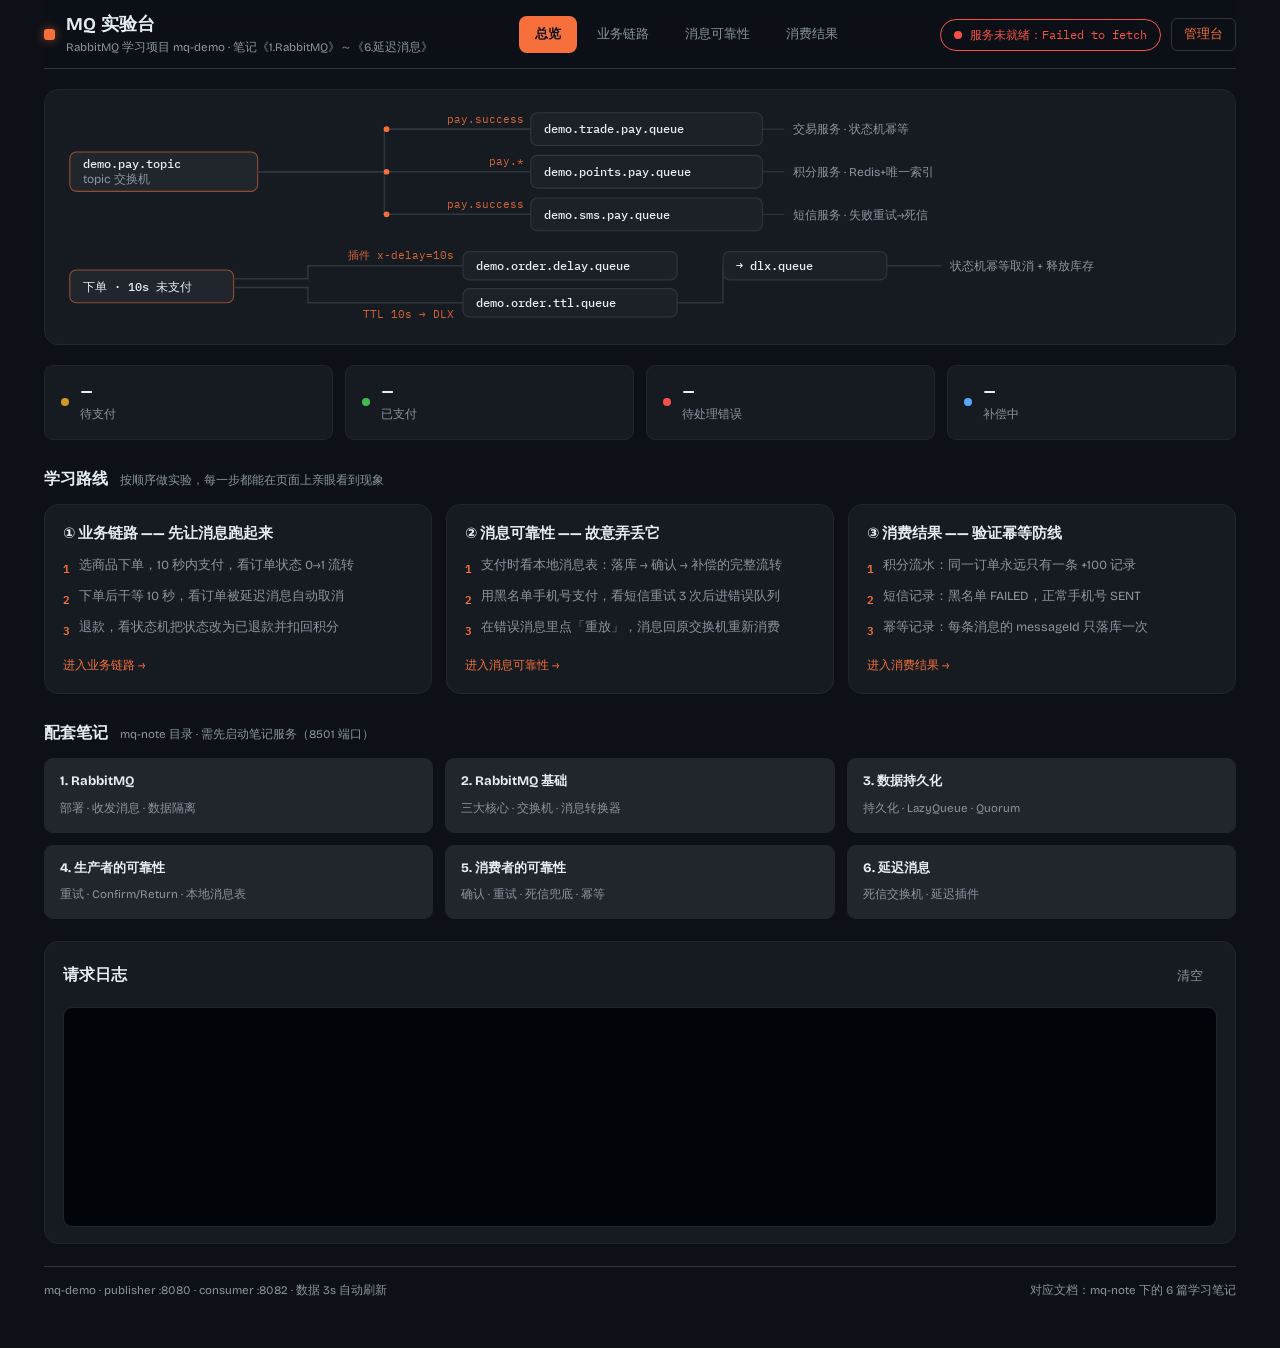
==== mq-frontend/index.html @ 51f7d43a "RabbitMQ 全知识点实战项目" ====
<!DOCTYPE html>
<html lang="zh-CN">
<head>
<meta charset="UTF-8">
<meta name="viewport" content="width=device-width, initial-scale=1">
<title>总览 · MQ 实验台</title>
<link rel="preconnect" href="https://fonts.googleapis.com">
<link rel="preconnect" href="https://fonts.gstatic.com" crossorigin>
<link rel="stylesheet" media="print" onload="this.media='all'"
      href="https://fonts.googleapis.com/css2?family=Bricolage+Grotesque:opsz,wght@12..96,500;12..96,700&family=IBM+Plex+Mono:wght@400;500&display=swap">
<link rel="stylesheet" href="css/style.css">
</head>
<body>

<!-- ===================== 顶栏 + 主导航（每页相同） ===================== -->
<header class="topbar">
  <div class="brand">
    <span class="brand-mark" aria-hidden="true"></span>
    <div>
      <h1>MQ 实验台</h1>
      <p>RabbitMQ 学习项目 mq-demo · 笔记《1.RabbitMQ》～《6.延迟消息》</p>
    </div>
  </div>
  <nav class="nav" aria-label="主导航">
    <a href="index.html" class="on">总览</a>
    <a href="trade.html">业务链路</a>
    <a href="reliability.html">消息可靠性</a>
    <a href="consume.html">消费结果</a>
  </nav>
  <div class="topbar-side">
    <span class="live" id="liveBadge" role="status" aria-atomic="true">
      <i class="led" aria-hidden="true"></i><span id="liveText">连接中…</span>
    </span>
    <a class="mgmt" href="http://192.168.146.130:15672" target="_blank" rel="noopener">管理台</a>
  </div>
</header>

<!-- ===================== 拓扑示意（本页的「签名」区块） ===================== -->
<section class="topo" aria-label="消息拓扑示意">
  <svg viewBox="0 0 1060 212" role="img" aria-label="支付链路与延迟链路的交换机队列拓扑">
    <!-- 支付链路（上行） -->
    <g class="t-node t-ex">
      <rect x="8" y="44" width="172" height="36" rx="6"/>
      <text x="20" y="59" class="t-name">demo.pay.topic</text>
      <text x="20" y="72" class="t-sub">topic 交换机</text>
    </g>
    <path class="t-wire" d="M180 62 H296 V23 H430"/>
    <path class="t-wire" d="M180 62 H430"/>
    <path class="t-wire" d="M180 62 H296 V101 H430"/>
    <circle class="t-flow f1" cx="298" cy="23" r="2.6"/>
    <circle class="t-flow f2" cx="298" cy="62" r="2.6"/>
    <circle class="t-flow f3" cx="298" cy="101" r="2.6"/>
    <text x="424" y="17"  class="t-key" text-anchor="end">pay.success</text>
    <text x="424" y="56"  class="t-key" text-anchor="end">pay.*</text>
    <text x="424" y="95"  class="t-key" text-anchor="end">pay.success</text>

    <g class="t-node t-q">
      <rect x="430" y="8"   width="212" height="30" rx="6"/>
      <text x="442" y="27" class="t-name">demo.trade.pay.queue</text>
    </g>
    <g class="t-node t-q">
      <rect x="430" y="47"  width="212" height="30" rx="6"/>
      <text x="442" y="66" class="t-name">demo.points.pay.queue</text>
    </g>
    <g class="t-node t-q">
      <rect x="430" y="86"  width="212" height="30" rx="6"/>
      <text x="442" y="105" class="t-name">demo.sms.pay.queue</text>
    </g>

    <path class="t-wire thin" d="M642 23 H662"/>
    <path class="t-wire thin" d="M642 62 H662"/>
    <path class="t-wire thin" d="M642 101 H662"/>
    <text x="670" y="27"  class="t-sub">交易服务 · 状态机幂等</text>
    <text x="670" y="66"  class="t-sub">积分服务 · Redis+唯一索引</text>
    <text x="670" y="105" class="t-sub">短信服务 · 失败重试→死信</text>

    <!-- 延迟链路（下行） -->
    <g class="t-node t-ex">
      <rect x="8" y="152" width="150" height="30" rx="6"/>
      <text x="20" y="171" class="t-name">下单 · 10s 未支付</text>
    </g>
    <path class="t-wire" d="M158 160 H226 V148 H368"/>
    <path class="t-wire" d="M158 168 H226 V182 H368"/>
    <text x="360" y="142" class="t-key" text-anchor="end">插件 x-delay=10s</text>
    <text x="360" y="196" class="t-key" text-anchor="end">TTL 10s → DLX</text>
    <g class="t-node t-q">
      <rect x="368" y="135" width="196" height="26" rx="6"/>
      <text x="380" y="152" class="t-name">demo.order.delay.queue</text>
    </g>
    <g class="t-node t-q">
      <rect x="368" y="169" width="196" height="26" rx="6"/>
      <text x="380" y="186" class="t-name">demo.order.ttl.queue</text>
    </g>
    <path class="t-wire" d="M564 182 H606 V148 H606"/>
    <g class="t-node t-q">
      <rect x="606" y="135" width="150" height="26" rx="6"/>
      <text x="618" y="152" class="t-name">→ dlx.queue</text>
    </g>
    <path class="t-wire" d="M756 148 H806"/>
    <text x="814" y="152" class="t-sub">状态机幂等取消 + 释放库存</text>
  </svg>
</section>

<!-- ===================== KPI 信号灯行 ===================== -->
<section class="kpis" aria-label="当前状态">
  <div class="kpi">
    <i class="led amber" aria-hidden="true"></i>
    <div><b id="kpiPending">–</b><span>待支付</span></div>
  </div>
  <div class="kpi">
    <i class="led green" aria-hidden="true"></i>
    <div><b id="kpiPaid">–</b><span>已支付</span></div>
  </div>
  <div class="kpi">
    <i class="led red" aria-hidden="true"></i>
    <div><b id="kpiMsgErr">–</b><span>待处理错误</span></div>
  </div>
  <div class="kpi">
    <i class="led blue" aria-hidden="true"></i>
    <div><b id="kpiMsgRetry">–</b><span>补偿中</span></div>
  </div>
</section>

<!-- ===================== 学习路线（三步引导卡片） ===================== -->
<div class="sec">
  <h2>学习路线</h2>
  <span class="fine">按顺序做实验，每一步都能在页面上亲眼看到现象</span>
</div>
<div class="guides">
  <a class="guide" href="trade.html">
    <h3>① 业务链路 —— 先让消息跑起来</h3>
    <div class="step"><i>1</i><span>选商品下单，10 秒内支付，看订单状态 0→1 流转</span></div>
    <div class="step"><i>2</i><span>下单后干等 10 秒，看订单被延迟消息自动取消</span></div>
    <div class="step"><i>3</i><span>退款，看状态机把状态改为已退款并扣回积分</span></div>
    <span class="go-hint">进入业务链路 →</span>
  </a>
  <a class="guide" href="reliability.html">
    <h3>② 消息可靠性 —— 故意弄丢它</h3>
    <div class="step"><i>1</i><span>支付时看本地消息表：落库 → 确认 → 补偿的完整流转</span></div>
    <div class="step"><i>2</i><span>用黑名单手机号支付，看短信重试 3 次后进错误队列</span></div>
    <div class="step"><i>3</i><span>在错误消息里点「重放」，消息回原交换机重新消费</span></div>
    <span class="go-hint">进入消息可靠性 →</span>
  </a>
  <a class="guide" href="consume.html">
    <h3>③ 消费结果 —— 验证幂等防线</h3>
    <div class="step"><i>1</i><span>积分流水：同一订单永远只有一条 +100 记录</span></div>
    <div class="step"><i>2</i><span>短信记录：黑名单 FAILED，正常手机号 SENT</span></div>
    <div class="step"><i>3</i><span>幂等记录：每条消息的 messageId 只落库一次</span></div>
    <span class="go-hint">进入消费结果 →</span>
  </a>
</div>

<!-- ===================== 配套笔记 ===================== -->
<div class="sec">
  <h2>配套笔记</h2>
  <span class="fine">mq-note 目录 · 需先启动笔记服务（8501 端口）</span>
</div>
<div class="notes">
  <a class="note" href="http://localhost:8501/1.RabbitMQ.md" target="_blank" rel="noopener">
    <b>1. RabbitMQ</b><span>部署 · 收发消息 · 数据隔离</span></a>
  <a class="note" href="http://localhost:8501/2.RabbitMQ基础.md" target="_blank" rel="noopener">
    <b>2. RabbitMQ 基础</b><span>三大核心 · 交换机 · 消息转换器</span></a>
  <a class="note" href="http://localhost:8501/3.数据持久化.md" target="_blank" rel="noopener">
    <b>3. 数据持久化</b><span>持久化 · LazyQueue · Quorum</span></a>
  <a class="note" href="http://localhost:8501/4.生产者的可靠性.md" target="_blank" rel="noopener">
    <b>4. 生产者的可靠性</b><span>重试 · Confirm/Return · 本地消息表</span></a>
  <a class="note" href="http://localhost:8501/5.消费者的可靠性.md" target="_blank" rel="noopener">
    <b>5. 消费者的可靠性</b><span>确认 · 重试 · 死信兜底 · 幂等</span></a>
  <a class="note" href="http://localhost:8501/6.延迟消息.md" target="_blank" rel="noopener">
    <b>6. 延迟消息</b><span>死信交换机 · 延迟插件</span></a>
</div>

<!-- ===================== 请求日志 ===================== -->
<section class="panel one" aria-labelledby="h-log" style="margin-top:22px">
  <header class="panel-head"><h2 id="h-log">请求日志</h2>
    <button class="btn ghost" id="btnClearLog">清空</button></header>
  <div class="console" id="logBox" aria-live="polite"></div>
</section>

<footer class="page-foot">
  <span>mq-demo · publisher :8080 · consumer :8082 · 数据 3s 自动刷新</span>
  <span>对应文档：mq-note 下的 6 篇学习笔记</span>
</footer>

<script src="js/common.js"></script>
<script src="js/overview.js"></script>
</body>
</html>
---- mq-frontend/css/style.css ----
/* ============================================================
   MQ 实验台 —— GitHub 深色配色（多页面版）
   底：GitHub Dark 画布  信号：RabbitMQ 品牌橙（消息在途）
   ============================================================ */
:root{
  --bg:#0d1117; --bg2:#161b22; --bg3:#21262d;   /* canvas-default / subtle / inset */
  --line:#30363d; --line-soft:#21262d;          /* border-default / border-muted */
  --ink:#e6edf3; --ink-dim:#8b949e;             /* fg-default / fg-muted */
  --orange:#F7703B; --orange-deep:#D4561F;
  --green:#3fb950; --red:#f85149; --amber:#d29922; --blue:#58a6ff; /* success/danger/attention/accent */
  --r-lg:14px; --r-md:9px; --r-sm:6px;
  --mono:"IBM Plex Mono",ui-monospace,Consolas,monospace;
  --disp:"Bricolage Grotesque","Microsoft YaHei",system-ui,sans-serif;
}
*{box-sizing:border-box;margin:0;padding:0}
html{color-scheme:dark}
body{background:var(--bg);color:var(--ink);font:15px/1.65 var(--disp);
  max-width:1560px;margin:0 auto;padding:0 clamp(16px,3.5vw,44px) 48px}
h1{font-size:18px;font-weight:700;letter-spacing:.2px;line-height:1.25}
h2{font-size:15.5px;font-weight:700}
h3{font-size:13px;font-weight:500}
a{color:var(--orange);text-decoration:none}
a:hover{text-decoration:underline}
:focus-visible{outline:2px solid var(--orange);outline-offset:2px;border-radius:4px}

/* ---------- 顶栏 + 主导航（每页相同，吸顶） ---------- */
.topbar{position:sticky;top:0;z-index:20;display:flex;justify-content:space-between;align-items:center;
  gap:16px;padding:13px 0 12px;border-bottom:1px solid var(--line);margin-bottom:20px;
  background:rgba(13,17,23,.92);backdrop-filter:blur(10px)}
.brand{display:flex;gap:11px;align-items:center;flex:none}
.brand-mark{width:11px;height:11px;border-radius:3px;background:var(--orange);flex:none;
  box-shadow:0 0 10px rgba(247,112,59,.55)}
.brand p{color:var(--ink-dim);font-size:11.5px;margin-top:2px;white-space:nowrap}
.nav{display:flex;gap:4px;flex-wrap:wrap}
.nav a{padding:7px 15px;border-radius:8px;font-size:13px;color:var(--ink-dim);border:1px solid transparent}
.nav a:hover{color:var(--ink);background:var(--bg3);text-decoration:none}
.nav a.on{color:#0d1117;background:var(--orange);font-weight:600}
.topbar-side{display:flex;gap:10px;align-items:center;flex:none}
.mgmt{border:1px solid var(--line);border-radius:var(--r-sm);padding:5px 12px;font-size:12.5px}
.mgmt:hover{border-color:var(--orange);text-decoration:none}
@media(max-width:1120px){.topbar{flex-wrap:wrap}.brand p{display:none}.nav{order:3;width:100%}}

/* 信号灯（全局状态语言） */
.led{width:8px;height:8px;border-radius:50%;background:var(--green);display:inline-block;
  animation:ledPulse 2.4s ease-in-out infinite}
.led.amber{background:var(--amber)} .led.red{background:var(--red)} .led.blue{background:var(--blue)}
@keyframes ledPulse{0%,100%{opacity:1}50%{opacity:.35}}
.live{display:inline-flex;align-items:center;gap:8px;border:1px solid var(--line);
  border-radius:999px;padding:5px 13px;font-size:12px;font-family:var(--mono);color:var(--ink-dim)}
.live.err{border-color:var(--red);color:var(--red)}
.live.err .led{background:var(--red);animation:none}

/* ---------- 拓扑示意（总览页签名区块） ---------- */
.topo{background:var(--bg2);border:1px solid var(--line-soft);border-radius:var(--r-lg);
  padding:14px 16px 8px;margin-bottom:20px}
.topo svg{width:100%;height:auto;display:block}
.t-node rect{fill:var(--bg3);stroke:var(--line);stroke-width:1}
.t-ex rect{stroke:var(--orange);stroke-opacity:.55}
.t-q rect{fill:#1c2128}
.t-name{font:500 11px var(--mono);fill:var(--ink)}
.t-sub{font:11px var(--disp);fill:var(--ink-dim)}
.t-key{font:10.5px var(--mono);fill:var(--orange);fill-opacity:.85}
.t-wire{stroke:var(--line);stroke-width:1.4;fill:none}
.t-wire.thin{stroke-width:1}
.t-flow{fill:var(--orange)}
.f1{animation:flowA 3.2s linear infinite}
.f2{animation:flowA 3.2s linear .5s infinite}
.f3{animation:flowA 3.2s linear 1s infinite}
@keyframes flowA{0%{transform:translate(-118px,0);opacity:0}
  12%{opacity:1}88%{opacity:1}100%{transform:translate(160px,0);opacity:0}}

/* ---------- KPI 信号灯行 ---------- */
.kpis{display:grid;grid-template-columns:repeat(4,1fr);gap:12px;margin-bottom:6px}
.kpi{display:flex;align-items:center;gap:11px;background:var(--bg2);
  border:1px solid var(--line-soft);border-radius:var(--r-md);padding:13px 16px}
.kpi b{font:600 22px/1 var(--mono);display:block}
.kpi span{font-size:12px;color:var(--ink-dim)}
@media(max-width:720px){.kpis{grid-template-columns:repeat(2,1fr)}}

/* ---------- 分区标题 ---------- */
.sec{display:flex;align-items:baseline;gap:12px;margin:26px 0 12px}
.sec h2{font-size:16px}
.sec .fine{margin:0}

/* ---------- 引导卡片（总览页的「路线图」） ---------- */
.guides{display:grid;grid-template-columns:repeat(3,1fr);gap:14px}
.guide{background:var(--bg2);border:1px solid var(--line-soft);border-radius:var(--r-lg);
  padding:17px 18px;display:flex;flex-direction:column;gap:9px;color:inherit;
  transition:border-color .15s,transform .15s}
.guide:hover{border-color:var(--orange);transform:translateY(-2px);text-decoration:none}
.guide h3{font-size:14.5px;font-weight:700}
.guide .step{display:flex;gap:9px;font-size:12.5px;color:var(--ink-dim);line-height:1.55}
.guide .step i{font:600 11px var(--mono);font-style:normal;color:var(--orange);flex:none;padding-top:3px}
.guide .go-hint{margin-top:auto;padding-top:8px;font-size:12px;color:var(--orange)}
@media(max-width:920px){.guides{grid-template-columns:1fr}}

/* ---------- 笔记卡片 ---------- */
.notes{display:grid;grid-template-columns:repeat(3,1fr);gap:12px}
.note{background:var(--bg3);border:1px solid var(--line-soft);border-radius:var(--r-md);
  padding:12px 15px;color:inherit;display:block}
.note b{font-size:13px;display:block;margin-bottom:2px}
.note span{font-size:11.5px;color:var(--ink-dim)}
.note:hover{border-color:var(--orange);text-decoration:none}
@media(max-width:920px){.notes{grid-template-columns:1fr}}

/* ---------- 面板布局 ---------- */
.cols{display:grid;grid-template-columns:5fr 7fr;gap:16px;margin-bottom:16px}
.cols3{display:grid;grid-template-columns:repeat(3,1fr);gap:16px;margin-bottom:16px}
.one{margin-bottom:16px}
@media(max-width:920px){.cols,.cols3{grid-template-columns:1fr}}
.panel{background:var(--bg2);border:1px solid var(--line-soft);
  border-radius:var(--r-lg);padding:16px 18px;min-width:0}
.panel-head{display:flex;justify-content:space-between;align-items:baseline;gap:10px;margin-bottom:13px}
.route-tag{font:11px var(--mono);color:var(--ink-dim);border:1px solid var(--line);
  padding:2px 8px;border-radius:5px;white-space:nowrap}
.sub-head{color:var(--ink-dim);font-size:12px;margin:14px 0 6px;display:flex;gap:8px;align-items:baseline}
.fine{font-size:11.5px;color:var(--ink-dim);margin-top:8px;line-height:1.6}

/* ---------- 表单 ---------- */
.trade-line{display:flex;gap:9px;flex-wrap:wrap;align-items:flex-end;margin:11px 0}
label{display:flex;flex-direction:column;gap:4px;font-size:11.5px;color:var(--ink-dim)}
input,select{background:var(--bg3);border:1px solid var(--line);color:var(--ink);
  border-radius:var(--r-sm);padding:7px 10px;font:13px var(--mono);min-width:0}
input:input:hover,select:hover{border-color:#6e7681}
input:focus,select:focus{outline:2px solid var(--orange);outline-offset:1px}
input[type=number]{width:74px}
select{font-family:var(--disp);font-size:12.5px}

/* ---------- 按钮 ---------- */
button{font:inherit;cursor:pointer;border-radius:var(--r-sm);transition:background .16s,border-color .16s}
.btn{background:var(--bg3);border:1px solid var(--line);color:var(--ink);padding:7px 13px;font-size:12.5px}
.btn:hover{border-color:var(--orange);background:#262c36}
.btn:active{transform:translateY(1px)}
.btn:disabled{opacity:.45;cursor:not-allowed;transform:none}
.btn.ghost{background:transparent;border-color:transparent;color:var(--ink-dim)}
.btn.ghost:hover{color:var(--ink);border-color:var(--line)}
.go{background:var(--orange);border:1px solid var(--orange-deep);color:#0d1117;
  padding:8px 16px;font-size:13px;font-weight:600}
.go:hover{background:#FF824E}
.go:disabled{opacity:.55;cursor:not-allowed}

/* ---------- 表格 ---------- */
.scroll-table{overflow:auto;border:1px solid var(--line-soft);border-radius:var(--r-md);max-height:320px}
.scroll-table.short{max-height:150px}
table{width:100%;border-collapse:collapse;font-size:12.5px}
thead th{position:sticky;top:0;background:var(--bg3);color:var(--ink-dim);text-align:left;
  font-weight:500;padding:7px 11px;white-space:nowrap;z-index:1}
tbody td{padding:6px 11px;border-top:1px solid var(--line-soft);white-space:nowrap}
tbody tr:hover{background:rgba(247,112,59,.05)}
td.num,th.num{text-align:right;font-family:var(--mono)}
td.mono{font-family:var(--mono);font-size:11.5px}

/* 徽章状态语言 */
.badge{display:inline-flex;align-items:center;gap:5px;border-radius:999px;padding:1px 9px;
  font:11px var(--mono);border:1px solid;white-space:nowrap}
.badge::before{content:"";width:5px;height:5px;border-radius:50%;background:currentColor}
.b-warn{color:var(--amber);border-color:rgba(210,153,34,.4);background:rgba(210,153,34,.1)}
.b-ok{color:var(--green);border-color:rgba(63,185,80,.4);background:rgba(63,185,80,.1)}
.b-bad{color:var(--red);border-color:rgba(248,81,73,.4);background:rgba(248,81,73,.1)}
.b-info{color:var(--blue);border-color:rgba(88,166,255,.4);background:rgba(88,166,255,.1)}
.b-dim{color:var(--ink-dim);border-color:var(--line);background:transparent}

/* ---------- 详情/控制台 ---------- */
.detail{background:var(--bg3);border:1px solid var(--line-soft);border-radius:var(--r-md);
  padding:10px 12px;font:11.5px/1.7 var(--mono);color:var(--ink-dim);
  height:130px;overflow:auto;white-space:pre-wrap;margin:11px 0 0}
.console{background:#010409;border:1px solid var(--line-soft);border-radius:var(--r-md);
  padding:11px 13px;height:220px;overflow:auto;font:12px/1.75 var(--mono)}
.log-line{display:flex;gap:9px}
.log-line .t{color:#6e7681;flex:none}
.log-ok{color:var(--green)} .log-bad{color:var(--red)}
.log-warn{color:var(--amber)} .log-info{color:var(--ink)}

/* ---------- 商品卡片 ---------- */
.product-row{display:grid;grid-template-columns:repeat(3,1fr);gap:10px}
@media(max-width:640px){.product-row{grid-template-columns:1fr}}
.pcard{background:var(--bg3);border:1px solid var(--line);border-radius:var(--r-md);
  padding:10px 13px;text-align:left;display:flex;flex-direction:column;gap:2px}
.pcard b{font-size:13.5px;font-weight:600}
.pcard span{font:11.5px var(--mono);color:var(--ink-dim)}
.pcard:hover{border-color:var(--orange)}
.pcard.on{border-color:var(--orange);box-shadow:0 0 0 1px var(--orange)}
.pcard.off{opacity:.4;cursor:not-allowed}

/* ---------- 空状态/页脚 ---------- */
.empty{color:var(--ink-dim);font-size:12px;text-align:center;padding:16px 10px}
.reason{max-width:240px;overflow:hidden;text-overflow:ellipsis}
.page-foot{display:flex;justify-content:space-between;gap:12px;flex-wrap:wrap;
  border-top:1px solid var(--line);padding-top:14px;margin-top:22px;
  font-size:11.5px;color:var(--ink-dim)}

@media (prefers-reduced-motion: reduce){
  *{animation:none !important;transition:none !important}
}
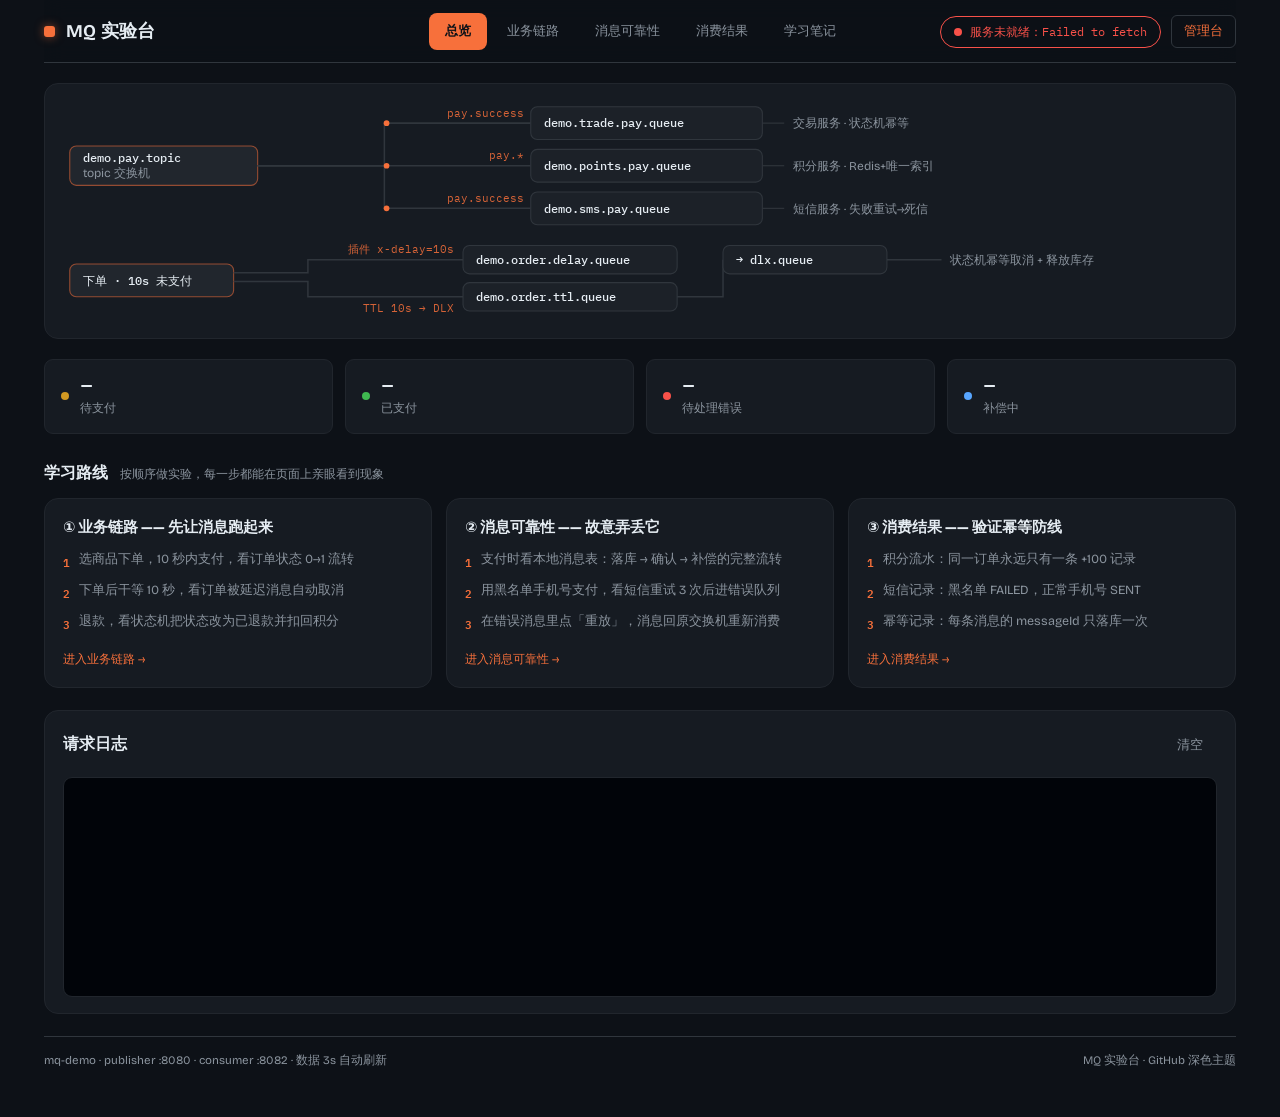
==== commit 3f5f0f82: "RabbitMQ 全知识点实战项目" ====
--- a/mq-frontend/index.html
+++ b/mq-frontend/index.html
@@ -18,7 +18,6 @@
     <span class="brand-mark" aria-hidden="true"></span>
     <div>
       <h1>MQ 实验台</h1>
-      <p>RabbitMQ 学习项目 mq-demo · 笔记《1.RabbitMQ》～《6.延迟消息》</p>
     </div>
   </div>
   <nav class="nav" aria-label="主导航">
@@ -26,6 +25,7 @@
     <a href="trade.html">业务链路</a>
     <a href="reliability.html">消息可靠性</a>
     <a href="consume.html">消费结果</a>
+    <a href="notes.html">学习笔记</a>
   </nav>
   <div class="topbar-side">
     <span class="live" id="liveBadge" role="status" aria-atomic="true">
@@ -150,25 +150,6 @@
   </a>
 </div>
 
-<!-- ===================== 配套笔记 ===================== -->
-<div class="sec">
-  <h2>配套笔记</h2>
-  <span class="fine">mq-note 目录 · 需先启动笔记服务（8501 端口）</span>
-</div>
-<div class="notes">
-  <a class="note" href="http://localhost:8501/1.RabbitMQ.md" target="_blank" rel="noopener">
-    <b>1. RabbitMQ</b><span>部署 · 收发消息 · 数据隔离</span></a>
-  <a class="note" href="http://localhost:8501/2.RabbitMQ基础.md" target="_blank" rel="noopener">
-    <b>2. RabbitMQ 基础</b><span>三大核心 · 交换机 · 消息转换器</span></a>
-  <a class="note" href="http://localhost:8501/3.数据持久化.md" target="_blank" rel="noopener">
-    <b>3. 数据持久化</b><span>持久化 · LazyQueue · Quorum</span></a>
-  <a class="note" href="http://localhost:8501/4.生产者的可靠性.md" target="_blank" rel="noopener">
-    <b>4. 生产者的可靠性</b><span>重试 · Confirm/Return · 本地消息表</span></a>
-  <a class="note" href="http://localhost:8501/5.消费者的可靠性.md" target="_blank" rel="noopener">
-    <b>5. 消费者的可靠性</b><span>确认 · 重试 · 死信兜底 · 幂等</span></a>
-  <a class="note" href="http://localhost:8501/6.延迟消息.md" target="_blank" rel="noopener">
-    <b>6. 延迟消息</b><span>死信交换机 · 延迟插件</span></a>
-</div>
 
 <!-- ===================== 请求日志 ===================== -->
 <section class="panel one" aria-labelledby="h-log" style="margin-top:22px">
@@ -179,7 +160,7 @@
 
 <footer class="page-foot">
   <span>mq-demo · publisher :8080 · consumer :8082 · 数据 3s 自动刷新</span>
-  <span>对应文档：mq-note 下的 6 篇学习笔记</span>
+  <span>MQ 实验台 · GitHub 深色主题</span>
 </footer>
 
 <script src="js/common.js"></script>
--- a/mq-frontend/css/style.css
+++ b/mq-frontend/css/style.css
@@ -23,22 +23,23 @@
 a:hover{text-decoration:underline}
 :focus-visible{outline:2px solid var(--orange);outline-offset:2px;border-radius:4px}
 
-/* ---------- 顶栏 + 主导航（每页相同，吸顶） ---------- */
-.topbar{position:sticky;top:0;z-index:20;display:flex;justify-content:space-between;align-items:center;
-  gap:16px;padding:13px 0 12px;border-bottom:1px solid var(--line);margin-bottom:20px;
+/* ---------- 顶栏 + 主导航（每页相同，吸顶；三列网格保证导航永远居中） ---------- */
+.topbar{position:sticky;top:0;z-index:20;display:grid;grid-template-columns:1fr auto 1fr;
+  align-items:center;gap:6px 16px;padding:13px 0 12px;border-bottom:1px solid var(--line);margin-bottom:20px;
   background:rgba(13,17,23,.92);backdrop-filter:blur(10px)}
-.brand{display:flex;gap:11px;align-items:center;flex:none}
+.brand{display:flex;gap:11px;align-items:center;flex:none;justify-self:start}
 .brand-mark{width:11px;height:11px;border-radius:3px;background:var(--orange);flex:none;
   box-shadow:0 0 10px rgba(247,112,59,.55)}
 .brand p{color:var(--ink-dim);font-size:11.5px;margin-top:2px;white-space:nowrap}
-.nav{display:flex;gap:4px;flex-wrap:wrap}
+.nav{display:flex;gap:4px;flex-wrap:wrap;justify-self:center}
 .nav a{padding:7px 15px;border-radius:8px;font-size:13px;color:var(--ink-dim);border:1px solid transparent}
 .nav a:hover{color:var(--ink);background:var(--bg3);text-decoration:none}
 .nav a.on{color:#0d1117;background:var(--orange);font-weight:600}
-.topbar-side{display:flex;gap:10px;align-items:center;flex:none}
+.topbar-side{display:flex;gap:10px;align-items:center;flex:none;justify-self:end}
 .mgmt{border:1px solid var(--line);border-radius:var(--r-sm);padding:5px 12px;font-size:12.5px}
 .mgmt:hover{border-color:var(--orange);text-decoration:none}
-@media(max-width:1120px){.topbar{flex-wrap:wrap}.brand p{display:none}.nav{order:3;width:100%}}
+@media(max-width:1120px){.topbar{grid-template-columns:1fr auto}
+  .brand p{display:none}.nav{grid-column:1/-1;grid-row:2;justify-self:center}}
 
 /* 信号灯（全局状态语言） */
 .led{width:8px;height:8px;border-radius:50%;background:var(--green);display:inline-block;
@@ -93,6 +94,7 @@
 .guide .step i{font:600 11px var(--mono);font-style:normal;color:var(--orange);flex:none;padding-top:3px}
 .guide .go-hint{margin-top:auto;padding-top:8px;font-size:12px;color:var(--orange)}
 @media(max-width:920px){.guides{grid-template-columns:1fr}}
+@media(max-width:920px){.note-layout{grid-template-columns:1fr}.toc{position:static;max-height:180px}}
 
 /* ---------- 笔记卡片 ---------- */
 .notes{display:grid;grid-template-columns:repeat(3,1fr);gap:12px}
@@ -189,6 +191,43 @@
   border-top:1px solid var(--line);padding-top:14px;margin-top:22px;
   font-size:11.5px;color:var(--ink-dim)}
 
+/* ---------- 学习笔记页 ---------- */
+.note-layout{display:grid;grid-template-columns:230px minmax(0,1fr);gap:22px;align-items:start}
+.toc{position:sticky;top:86px;max-height:calc(100vh - 110px);overflow:auto;
+  border:1px solid var(--line-soft);border-left:2px solid var(--line);border-radius:var(--r-md);
+  padding:12px 4px 12px 0;background:var(--bg2)}
+.toc-title{font-size:11.5px;color:var(--ink-dim);padding:0 14px 8px;letter-spacing:1px}
+.toc a{display:block;padding:4px 14px;font-size:12px;color:var(--ink-dim);line-height:1.5;
+  border-left:2px solid transparent;margin-left:-2px}
+.toc a:hover{color:var(--ink);text-decoration:none;background:var(--bg3)}
+.toc a.lv3{padding-left:28px;font-size:11.5px}
+.toc a.cur{color:var(--orange);border-left-color:var(--orange)}
+.md-wrap{background:var(--bg2);border:1px solid var(--line-soft);border-radius:var(--r-lg);
+  padding:22px 26px;min-width:0}
+.md-head{border-bottom:1px solid var(--line);padding-bottom:12px;margin-bottom:18px}
+.md-head h2{font-size:19px}
+.md-body{line-height:1.75;font-size:14px;color:var(--ink)}
+.md-body h1{font-size:21px;margin:26px 0 12px}
+.md-body h2{font-size:17px;margin:24px 0 10px;padding-bottom:6px;border-bottom:1px solid var(--line)}
+.md-body h3{font-size:14.5px;margin:18px 0 8px;font-weight:600}
+.md-body p{margin:8px 0}
+.md-body ul,.md-body ol{padding-left:24px;margin:8px 0}
+.md-body li{margin:3px 0}
+.md-body strong{color:#fff}
+.md-body blockquote{border-left:3px solid var(--orange);background:rgba(247,112,59,.06);
+  padding:8px 14px;margin:10px 0;border-radius:0 6px 6px 0;color:var(--ink-dim)}
+.md-body blockquote p{margin:2px 0}
+.md-body pre{background:#010409;border:1px solid var(--line);border-radius:var(--r-md);
+  padding:12px 14px;overflow:auto;margin:10px 0;line-height:1.6}
+.md-body code{font:12.5px var(--mono);background:var(--bg3);border-radius:4px;padding:1px 5px}
+.md-body pre code{background:none;padding:0;font-size:12.5px}
+.md-body table{margin:10px 0;display:block;overflow:auto}
+.md-body table td,.md-body table th{border:1px solid var(--line);padding:5px 10px;font-size:12.5px}
+.md-body img{max-width:100%;border-radius:var(--r-md)}
+.pn{display:flex;justify-content:space-between;gap:12px;margin-top:22px;
+  border-top:1px solid var(--line);padding-top:14px}
+.pn .note{flex:1}
+
 @media (prefers-reduced-motion: reduce){
   *{animation:none !important;transition:none !important}
 }
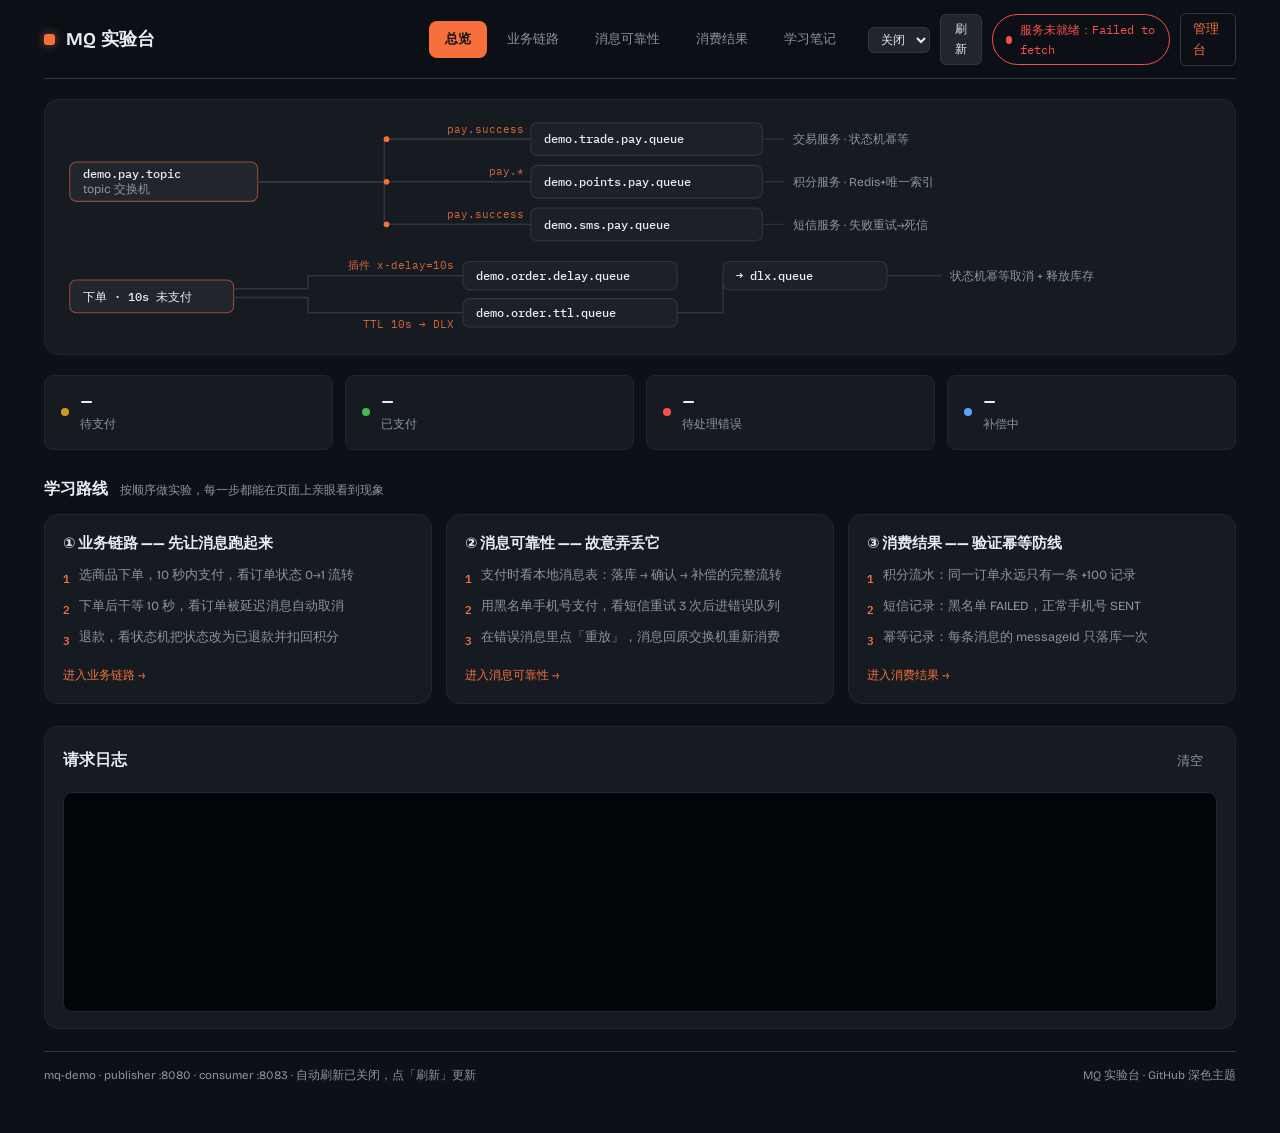
==== commit 306df3e9: "RabbitMQ 全知识点实战项目" ====
--- a/mq-frontend/index.html
+++ b/mq-frontend/index.html
@@ -28,6 +28,14 @@
     <a href="notes.html">学习笔记</a>
   </nav>
   <div class="topbar-side">
+    <label class="poll-box">
+      <select id="pollSel" aria-label="自动刷新间隔">
+        <option value="3000">3s</option>
+        <option value="10000">10s</option>
+        <option value="0">关闭</option>
+      </select>
+    </label>
+    <button class="btn sm" id="btnRefresh" title="立即刷新数据">刷新</button>
     <span class="live" id="liveBadge" role="status" aria-atomic="true">
       <i class="led" aria-hidden="true"></i><span id="liveText">连接中…</span>
     </span>
@@ -159,11 +167,11 @@
 </section>
 
 <footer class="page-foot">
-  <span>mq-demo · publisher :8080 · consumer :8082 · 数据 3s 自动刷新</span>
+  <span>mq-demo · publisher :8080 · consumer :8083 · <span id="footPoll">数据每 3s 自动刷新</span></span>
   <span>MQ 实验台 · GitHub 深色主题</span>
 </footer>
 
-<script src="js/common.js"></script>
-<script src="js/overview.js"></script>
+<script src="js/common.js?v=4"></script>
+<script src="js/overview.js?v=4"></script>
 </body>
 </html>
--- a/mq-frontend/css/style.css
+++ b/mq-frontend/css/style.css
@@ -36,6 +36,9 @@
 .nav a:hover{color:var(--ink);background:var(--bg3);text-decoration:none}
 .nav a.on{color:#0d1117;background:var(--orange);font-weight:600}
 .topbar-side{display:flex;gap:10px;align-items:center;flex:none;justify-self:end}
+.poll-box{display:inline-flex;align-items:center;gap:6px;font-size:12px;color:var(--ink-dim)}
+.poll-box select{padding:4px 8px;font-size:12px;width:auto}
+.btn.sm{padding:5px 11px;font-size:12px}
 .mgmt{border:1px solid var(--line);border-radius:var(--r-sm);padding:5px 12px;font-size:12.5px}
 .mgmt:hover{border-color:var(--orange);text-decoration:none}
 @media(max-width:1120px){.topbar{grid-template-columns:1fr auto}
